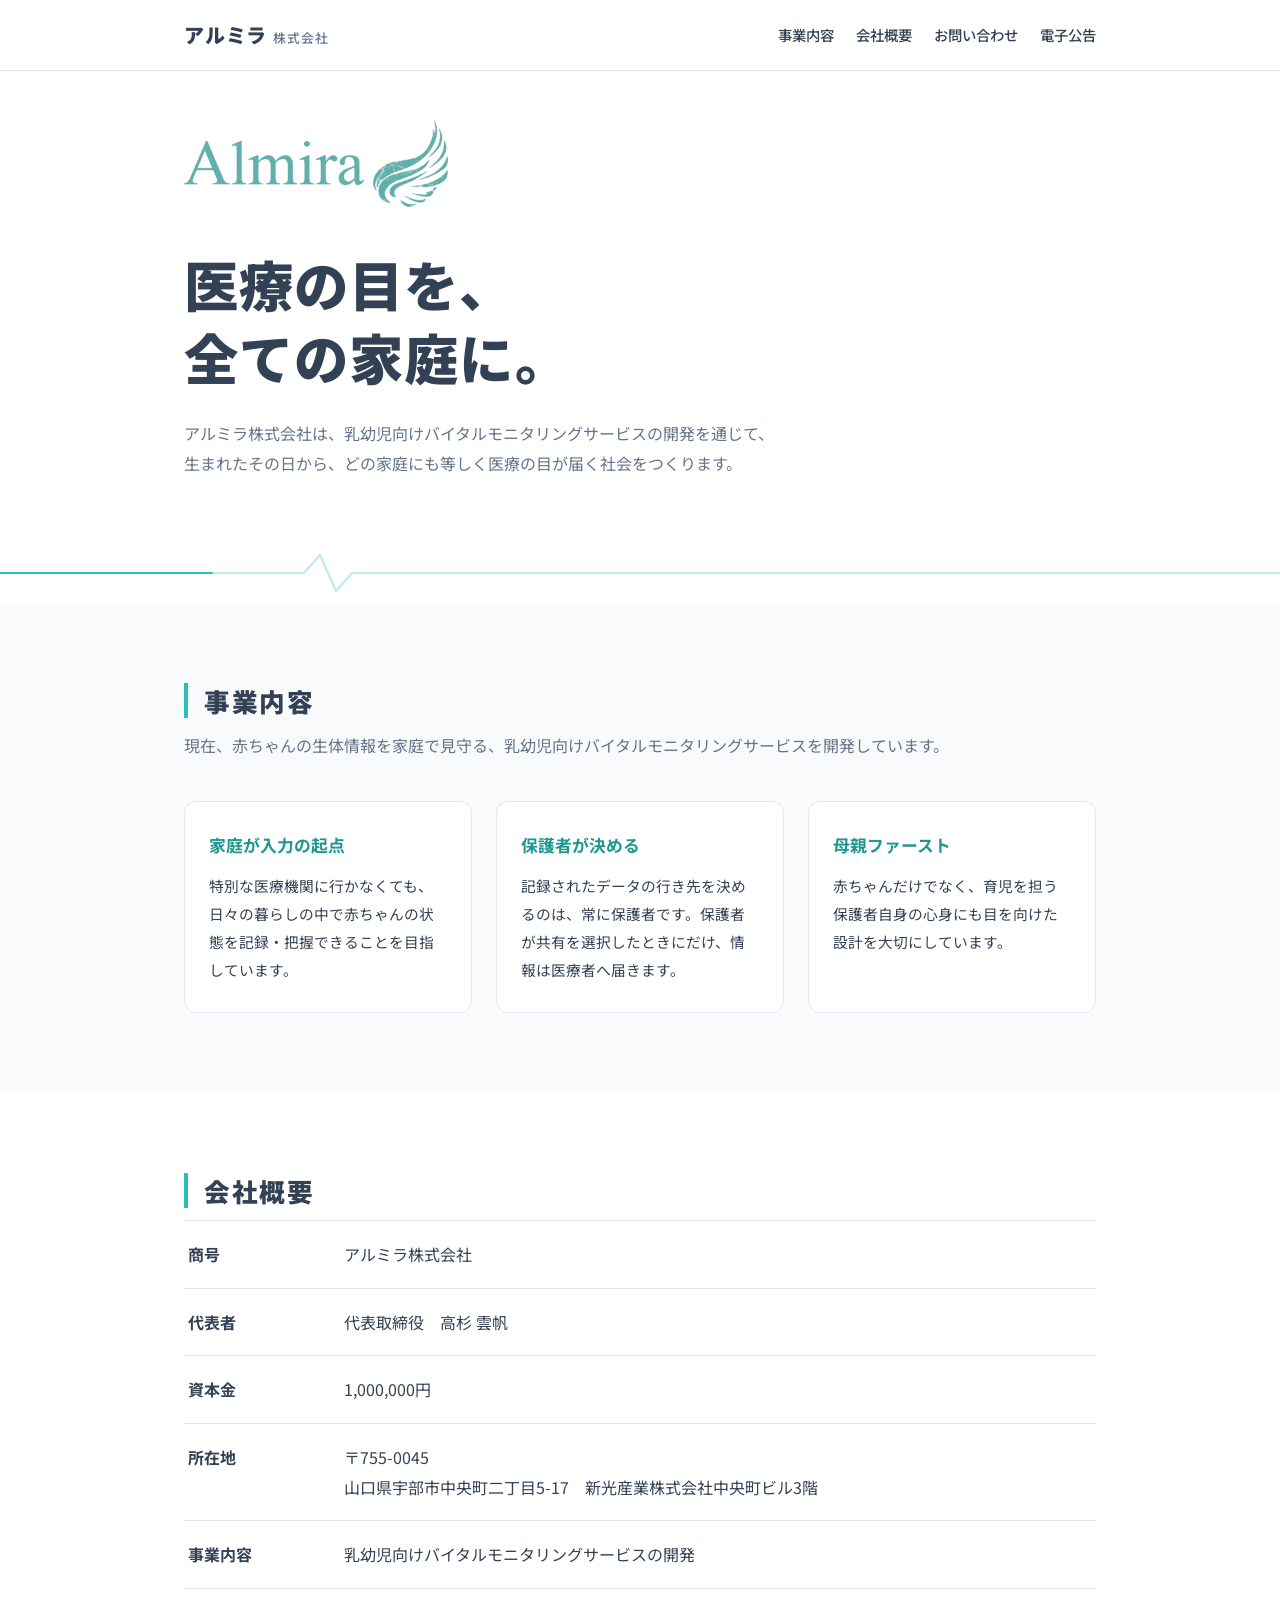
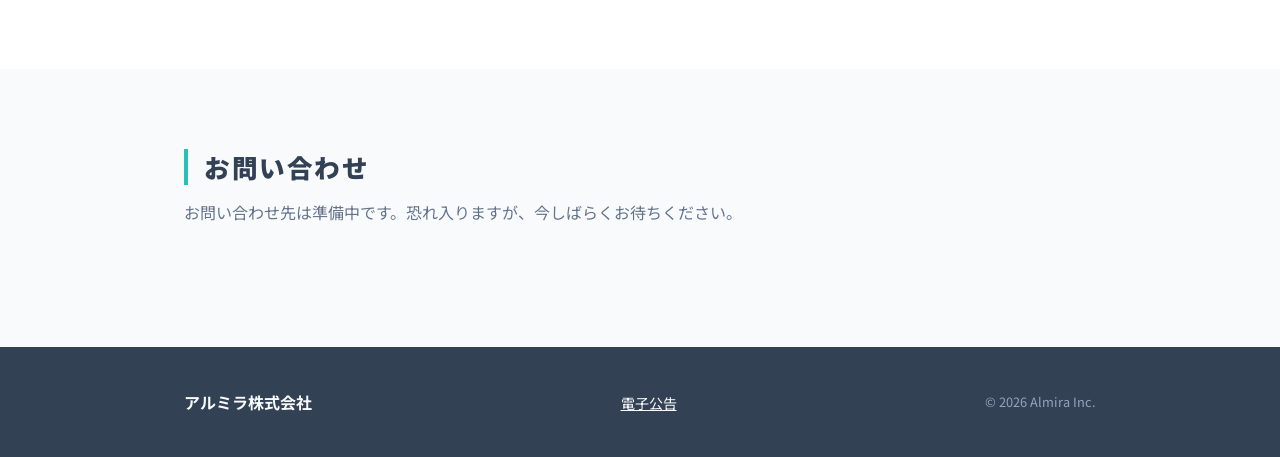
==== index.html @ acf736e1 "アイコンの羽根の色を#2ABFB9に統一 Co-Authored-By: Claude Fable 5 <noreply@anthropic.com>" ====
<!DOCTYPE html>
<html lang="ja">
<head>
<meta charset="UTF-8">
<meta name="viewport" content="width=device-width, initial-scale=1.0">
<title>アルミラ株式会社</title>
<meta name="description" content="アルミラ株式会社は「医療の目を全ての家庭に」をミッションに、乳幼児向けバイタルモニタリングサービスを開発しています。">
<meta property="og:type" content="website">
<meta property="og:title" content="アルミラ株式会社">
<meta property="og:description" content="アルミラ株式会社は「医療の目を全ての家庭に」をミッションに、乳幼児向けバイタルモニタリングサービスを開発しています。">
<meta property="og:url" content="https://almirainc.com/">
<meta property="og:image" content="https://almirainc.com/ogp.png">
<meta name="twitter:card" content="summary_large_image">
<link rel="icon" type="image/png" sizes="32x32" href="favicon-32.png?v=3">
<link rel="icon" type="image/png" sizes="16x16" href="favicon-16.png?v=3">
<link rel="apple-touch-icon" href="apple-touch-icon.png?v=3">
<link rel="preconnect" href="https://fonts.googleapis.com">
<link rel="preconnect" href="https://fonts.gstatic.com" crossorigin>
<link href="https://fonts.googleapis.com/css2?family=Noto+Sans+JP:wght@400;500;700;900&display=swap" rel="stylesheet">
<link rel="stylesheet" href="style.css">
</head>
<body>

<header class="site-header">
  <div class="container header-inner">
    <a href="index.html" class="brand">アルミラ<span class="brand-kk">株式会社</span></a>
    <nav class="nav">
      <a href="#service">事業内容</a>
      <a href="#company">会社概要</a>
      <a href="#contact">お問い合わせ</a>
      <a href="koukoku.html">電子公告</a>
    </nav>
  </div>
</header>

<main>
  <section class="hero">
    <div class="container">
      <img src="almira-lockup.png" alt="Almira" class="hero-logo" width="264" height="88">
      <h1 class="hero-title">医療の目を、<br>全ての家庭に。</h1>
      <p class="hero-lead">アルミラ株式会社は、乳幼児向けバイタルモニタリングサービスの開発を通じて、<span class="nowrap">生まれたその日から、</span>どの家庭にも等しく医療の目が届く社会をつくります。</p>
    </div>
    <div class="vital-line" aria-hidden="true">
      <svg viewBox="0 0 1200 60" preserveAspectRatio="none">
        <path class="vital-base" d="M0,30 L260,30 L285,30 L300,12 L315,48 L330,30 L355,30 L1200,30"
              fill="none" stroke="currentColor" stroke-width="2" stroke-linecap="round"/>
        <path class="vital-trace" d="M0,30 L260,30 L285,30 L300,12 L315,48 L330,30 L355,30 L1200,30" pathLength="100"
              fill="none" stroke="currentColor" stroke-width="2" stroke-linecap="round"/>
      </svg>
    </div>
  </section>

  <section id="service" class="section">
    <div class="container">
      <h2 class="section-title">事業内容</h2>
      <p class="section-lead">現在、赤ちゃんの生体情報を家庭で見守る、乳幼児向けバイタルモニタリングサービスを開発しています。</p>
      <div class="feature-grid">
        <div class="feature">
          <h3>家庭が入力の起点</h3>
          <p>特別な医療機関に行かなくても、日々の暮らしの中で赤ちゃんの状態を記録・把握できることを目指しています。</p>
        </div>
        <div class="feature">
          <h3>保護者が決める</h3>
          <p>記録されたデータの行き先を決めるのは、常に保護者です。保護者が共有を選択したときにだけ、情報は医療者へ届きます。</p>
        </div>
        <div class="feature">
          <h3>母親ファースト</h3>
          <p>赤ちゃんだけでなく、育児を担う保護者自身の心身にも目を向けた設計を大切にしています。</p>
        </div>
      </div>
    </div>
  </section>

  <section id="company" class="section section-alt">
    <div class="container">
      <h2 class="section-title">会社概要</h2>
      <dl class="company-table">
        <div class="row"><dt>商号</dt><dd>アルミラ株式会社</dd></div>
        <div class="row"><dt>代表者</dt><dd>代表取締役　高杉 雲帆</dd></div>
        <div class="row"><dt>資本金</dt><dd>1,000,000円</dd></div>
        <div class="row"><dt>所在地</dt><dd>〒755-0045<br>山口県宇部市中央町二丁目5-17　新光産業株式会社中央町ビル3階</dd></div>
        <div class="row"><dt>事業内容</dt><dd>乳幼児向けバイタルモニタリングサービスの開発</dd></div>
      </dl>
    </div>
  </section>

  <section id="contact" class="section">
    <div class="container">
      <h2 class="section-title">お問い合わせ</h2>
      <p class="contact-text">お問い合わせ先は準備中です。恐れ入りますが、今しばらくお待ちください。</p>
    </div>
  </section>
</main>

<footer class="site-footer">
  <div class="container footer-inner">
    <p class="footer-brand">アルミラ株式会社</p>
    <nav class="footer-nav">
      <a href="koukoku.html">電子公告</a>
    </nav>
    <p class="copyright">&copy; 2026 Almira Inc.</p>
  </div>
</footer>

<script>
if (!window.matchMedia('(prefers-reduced-motion: reduce)').matches && 'IntersectionObserver' in window) {
  var revealTargets = document.querySelectorAll('#service .container, #company .container, #contact .container');
  var revealObserver = new IntersectionObserver(function (entries) {
    entries.forEach(function (entry) {
      if (entry.isIntersecting) {
        entry.target.classList.add('is-visible');
        revealObserver.unobserve(entry.target);
      }
    });
  }, { threshold: 0.15 });
  revealTargets.forEach(function (el) {
    el.classList.add('reveal');
    revealObserver.observe(el);
  });
}
</script>

</body>
</html>
---- style.css ----
:root {
  --teal: #2ABFB9;
  --teal-dark: #1E9691;
  --teal-soft: #E6F7F6;
  --ink: #334155;
  --ink-light: #64748B;
  --bg: #F8FAFC;
  --white: #FFFFFF;
  --line: #E2E8F0;
}

* { margin: 0; padding: 0; box-sizing: border-box; }

html { scroll-behavior: smooth; }
@media (prefers-reduced-motion: reduce) {
  html { scroll-behavior: auto; }
}

body {
  font-family: "Noto Sans JP", sans-serif;
  color: var(--ink);
  background: var(--bg);
  line-height: 1.9;
  font-size: 16px;
}

.container {
  max-width: 960px;
  margin: 0 auto;
  padding: 0 24px;
}
.container.narrow { max-width: 720px; }

a { color: var(--teal-dark); }
a:focus-visible {
  outline: 2px solid var(--teal);
  outline-offset: 3px;
  border-radius: 2px;
}

/* Header */
.site-header {
  background: var(--white);
  border-bottom: 1px solid var(--line);
  position: sticky;
  top: 0;
  z-index: 10;
}
.header-inner {
  display: flex;
  align-items: center;
  justify-content: space-between;
  flex-wrap: wrap;
  gap: 8px 24px;
  padding-top: 16px;
  padding-bottom: 16px;
}
.brand {
  font-weight: 900;
  font-size: 1.25rem;
  color: var(--ink);
  text-decoration: none;
  letter-spacing: 0.04em;
}
.brand-kk {
  font-size: 0.8rem;
  font-weight: 500;
  color: var(--ink-light);
  margin-left: 6px;
}
.nav {
  display: flex;
  flex-wrap: wrap;
  gap: 4px 22px;
}
.nav a {
  color: var(--ink);
  text-decoration: none;
  font-size: 0.9rem;
  font-weight: 500;
}
.nav a:hover, .nav a.nav-current { color: var(--teal-dark); }

/* Hero */
.hero {
  background: var(--white);
  padding: 48px 0 0;
}
.hero-logo {
  display: block;
  width: auto;
  height: 88px;
  margin-bottom: 40px;
}
.hero-eyebrow {
  color: var(--teal-dark);
  font-weight: 700;
  letter-spacing: 0.18em;
  font-size: 0.85rem;
  text-transform: uppercase;
  margin-bottom: 16px;
}
.hero-title {
  font-size: clamp(2rem, 6vw, 3.4rem);
  font-weight: 900;
  line-height: 1.35;
  letter-spacing: 0.02em;
  margin-bottom: 24px;
}
.hero-lead {
  max-width: 620px;
  color: var(--ink-light);
  margin-bottom: 64px;
}
.nowrap {
  white-space: nowrap;
}
.vital-line {
  color: var(--teal);
  line-height: 0;
}
.vital-base {
  opacity: 0.3;
}
@media (prefers-reduced-motion: no-preference) {
  .vital-trace {
    stroke-dasharray: 16 84;
    animation: vital-sweep 6s linear infinite;
  }
  .reveal {
    opacity: 0;
    transform: translateY(14px);
    transition: opacity 0.7s ease, transform 0.7s ease;
  }
  .reveal.is-visible {
    opacity: 1;
    transform: none;
  }
}
@keyframes vital-sweep {
  from { stroke-dashoffset: 0; }
  to { stroke-dashoffset: -100; }
}
.vital-line svg {
  width: 100%;
  height: 60px;
  display: block;
}

/* Sections */
.section { padding: 80px 0; }
.section-alt { background: var(--white); }
.page-top { padding-top: 64px; }

.section-title {
  font-size: 1.6rem;
  font-weight: 900;
  letter-spacing: 0.06em;
  margin-bottom: 12px;
  padding-left: 16px;
  border-left: 4px solid var(--teal);
  line-height: 1.4;
}
.section-lead {
  color: var(--ink-light);
  margin-bottom: 40px;
}

/* Features */
.feature-grid {
  display: grid;
  grid-template-columns: repeat(auto-fit, minmax(240px, 1fr));
  gap: 24px;
}
.feature {
  background: var(--white);
  border: 1px solid var(--line);
  border-radius: 12px;
  padding: 28px 24px;
}
.section-alt .feature { background: var(--bg); }
.feature h3 {
  font-size: 1.05rem;
  font-weight: 700;
  color: var(--teal-dark);
  margin-bottom: 10px;
}
.feature p {
  font-size: 0.92rem;
  color: var(--ink);
}

/* Company table */
.company-table { border-top: 1px solid var(--line); }
.company-table .row {
  display: grid;
  grid-template-columns: 140px 1fr;
  gap: 16px;
  padding: 18px 4px;
  border-bottom: 1px solid var(--line);
}
.company-table dt {
  font-weight: 700;
  color: var(--ink);
}
.company-table dd { color: var(--ink); }

@media (max-width: 520px) {
  .company-table .row {
    grid-template-columns: 1fr;
    gap: 4px;
  }
  .company-table dt { color: var(--teal-dark); font-size: 0.85rem; }
}

/* Contact */
.contact-text { color: var(--ink-light); }

/* Notice card (電子公告) */
.notice-card {
  background: var(--white);
  border: 1px solid var(--line);
  border-radius: 12px;
  padding: 32px 28px;
}
.notice-card h2 {
  font-size: 1.1rem;
  font-weight: 700;
  color: var(--teal-dark);
  margin-bottom: 12px;
}
.notice-card p { font-size: 0.95rem; }

/* Footer */
.site-footer {
  background: var(--ink);
  color: var(--bg);
  padding: 40px 0;
  margin-top: 40px;
}
.footer-inner {
  display: flex;
  align-items: center;
  justify-content: space-between;
  flex-wrap: wrap;
  gap: 12px 24px;
}
.footer-brand { font-weight: 700; }
.footer-nav a {
  color: var(--bg);
  font-size: 0.88rem;
}
.copyright {
  font-size: 0.8rem;
  color: #94A3B8;
}
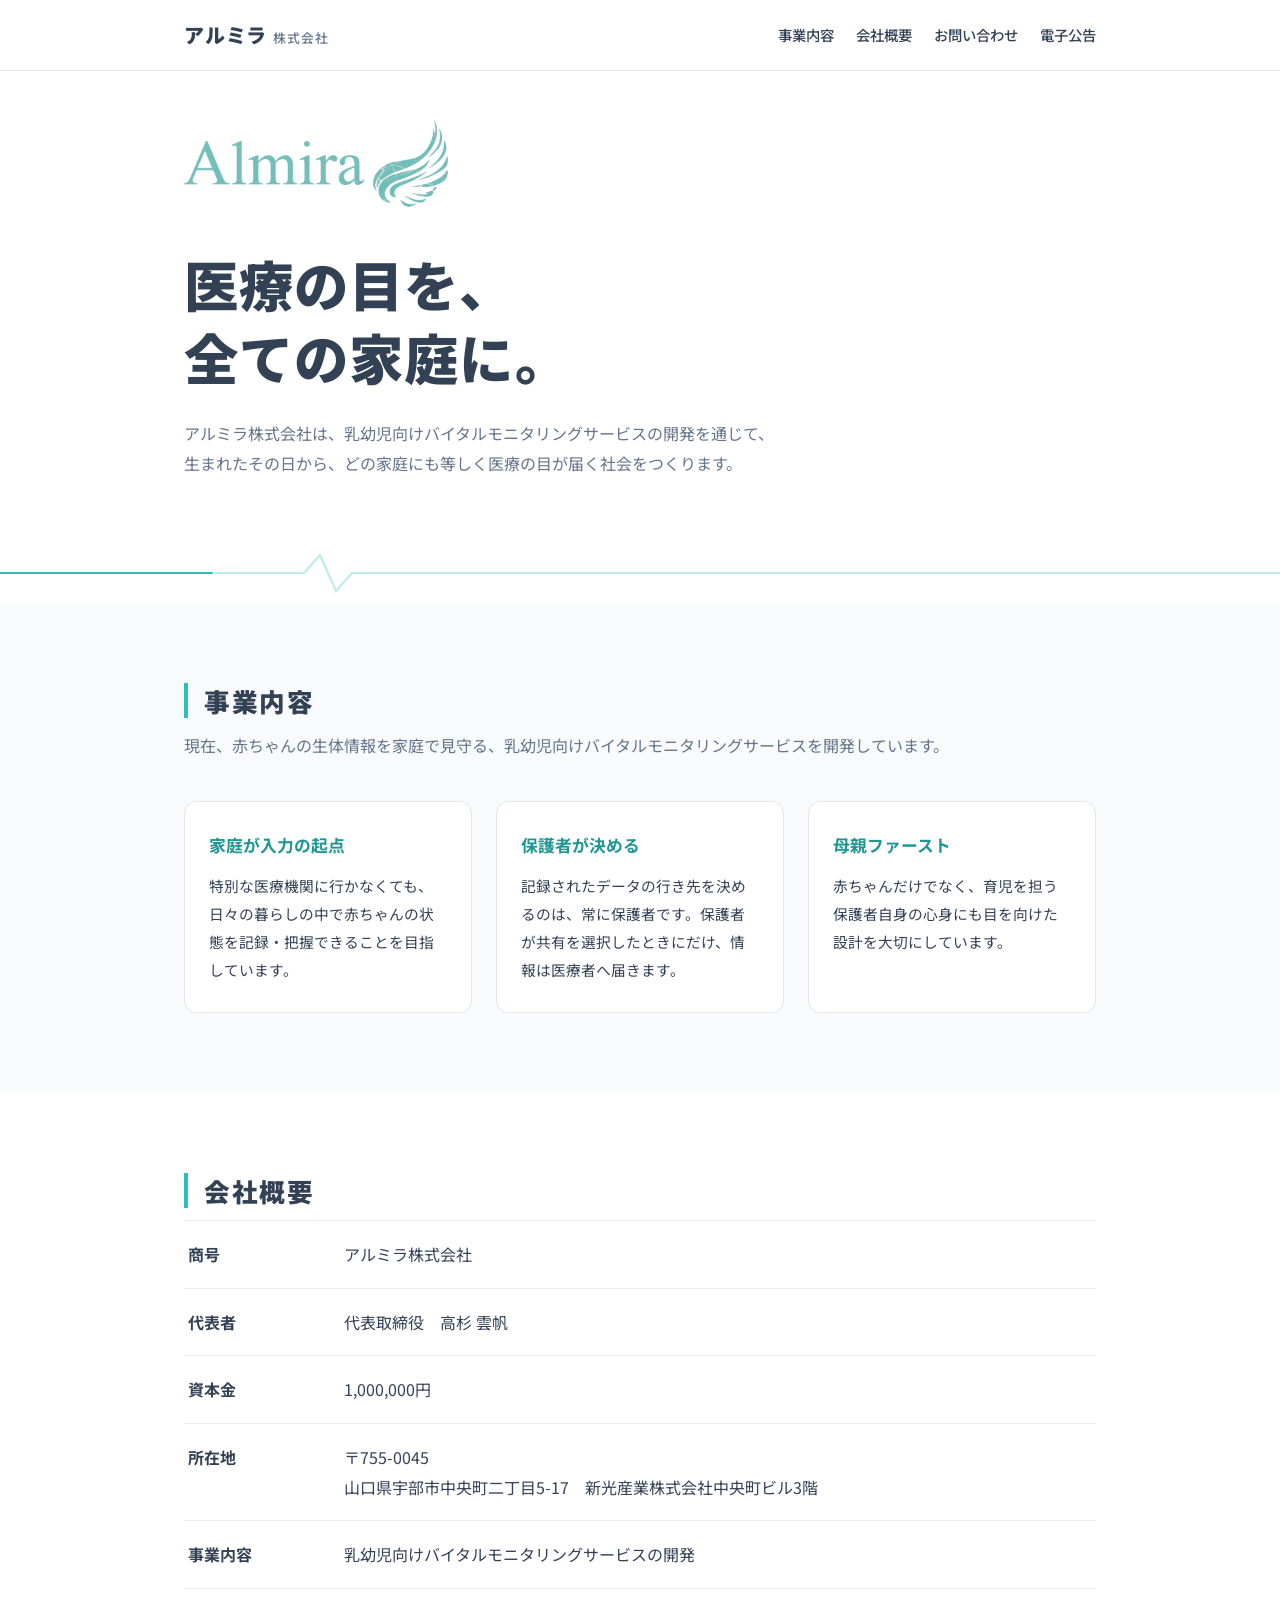
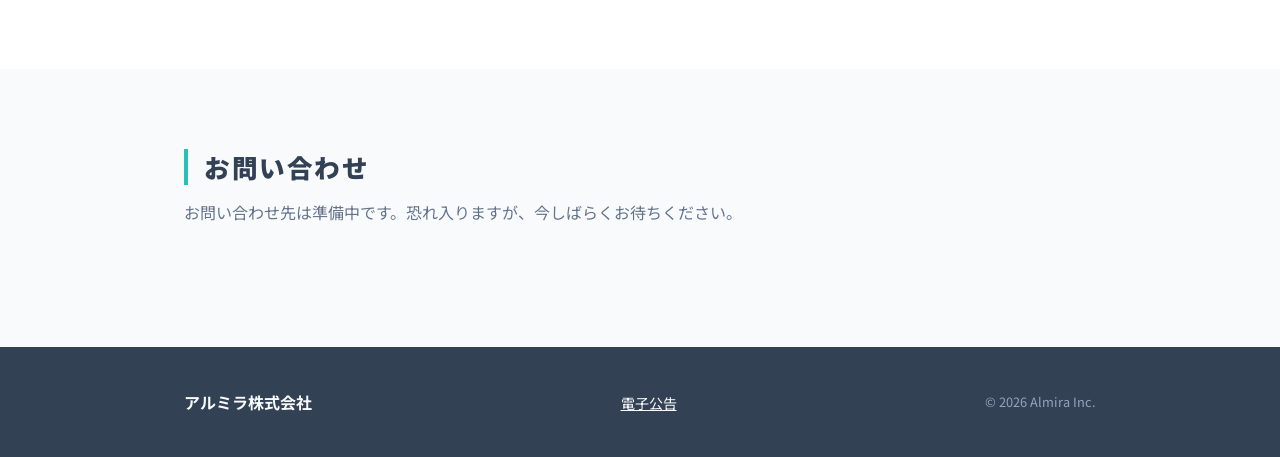
==== commit fa2709f1: "ヒーローのロゴの色を#2ABFB9に統一 Co-Authored-By: Claude Fable 5 <noreply@anthropic.com>" ====
--- a/index.html
+++ b/index.html
@@ -36,7 +36,7 @@
 <main>
   <section class="hero">
     <div class="container">
-      <img src="almira-lockup.png" alt="Almira" class="hero-logo" width="264" height="88">
+      <img src="almira-lockup.png?v=2" alt="Almira" class="hero-logo" width="264" height="88">
       <h1 class="hero-title">医療の目を、<br>全ての家庭に。</h1>
       <p class="hero-lead">アルミラ株式会社は、乳幼児向けバイタルモニタリングサービスの開発を通じて、<span class="nowrap">生まれたその日から、</span>どの家庭にも等しく医療の目が届く社会をつくります。</p>
     </div>
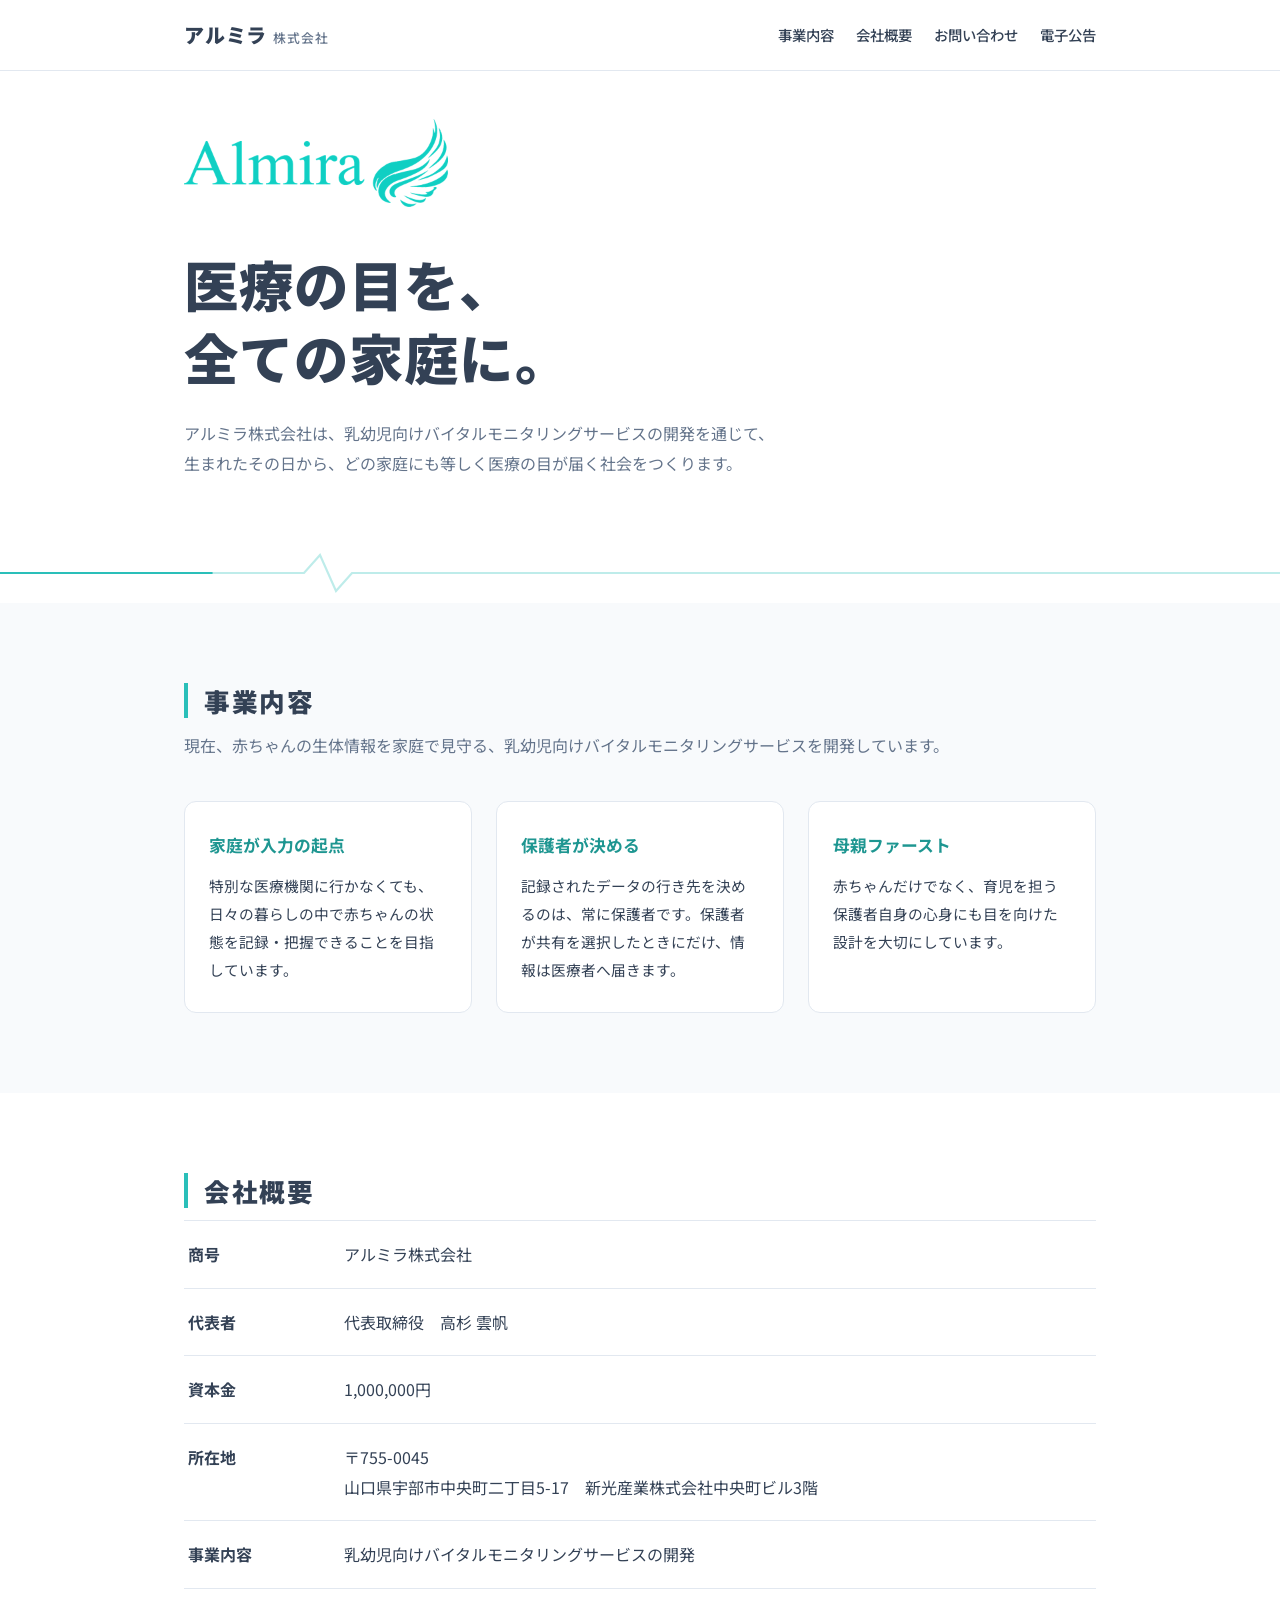
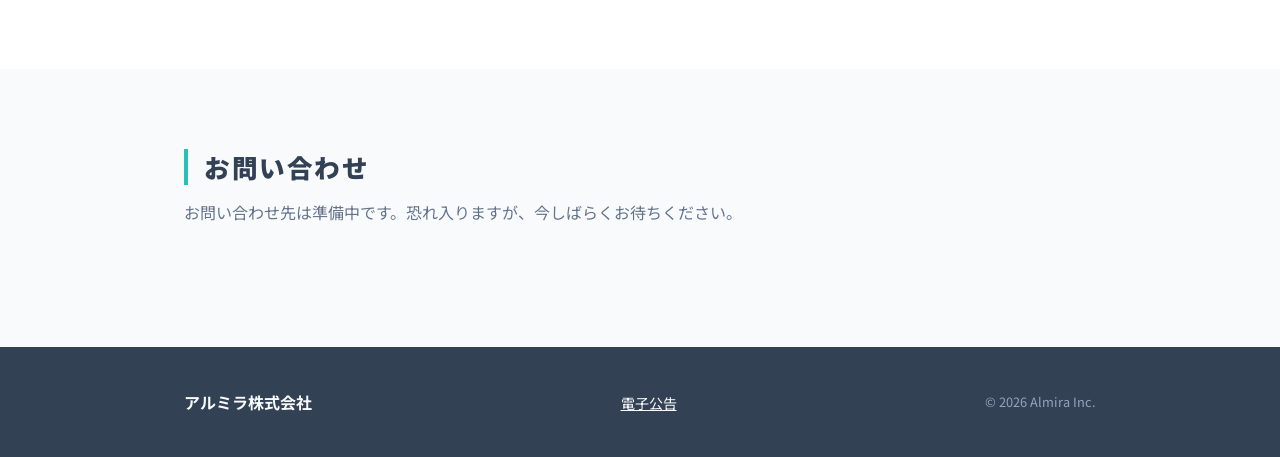
==== commit 2af6fb9e: "ロゴをベタ塗りの鮮やかなティール(#10CFC3)に変更 Co-Authored-By: Claude Fable 5 <noreply@anthropic.com>" ====
--- a/index.html
+++ b/index.html
@@ -36,7 +36,7 @@
 <main>
   <section class="hero">
     <div class="container">
-      <img src="almira-lockup.png?v=2" alt="Almira" class="hero-logo" width="264" height="88">
+      <img src="almira-lockup.png?v=3" alt="Almira" class="hero-logo" width="264" height="88">
       <h1 class="hero-title">医療の目を、<br>全ての家庭に。</h1>
       <p class="hero-lead">アルミラ株式会社は、乳幼児向けバイタルモニタリングサービスの開発を通じて、<span class="nowrap">生まれたその日から、</span>どの家庭にも等しく医療の目が届く社会をつくります。</p>
     </div>
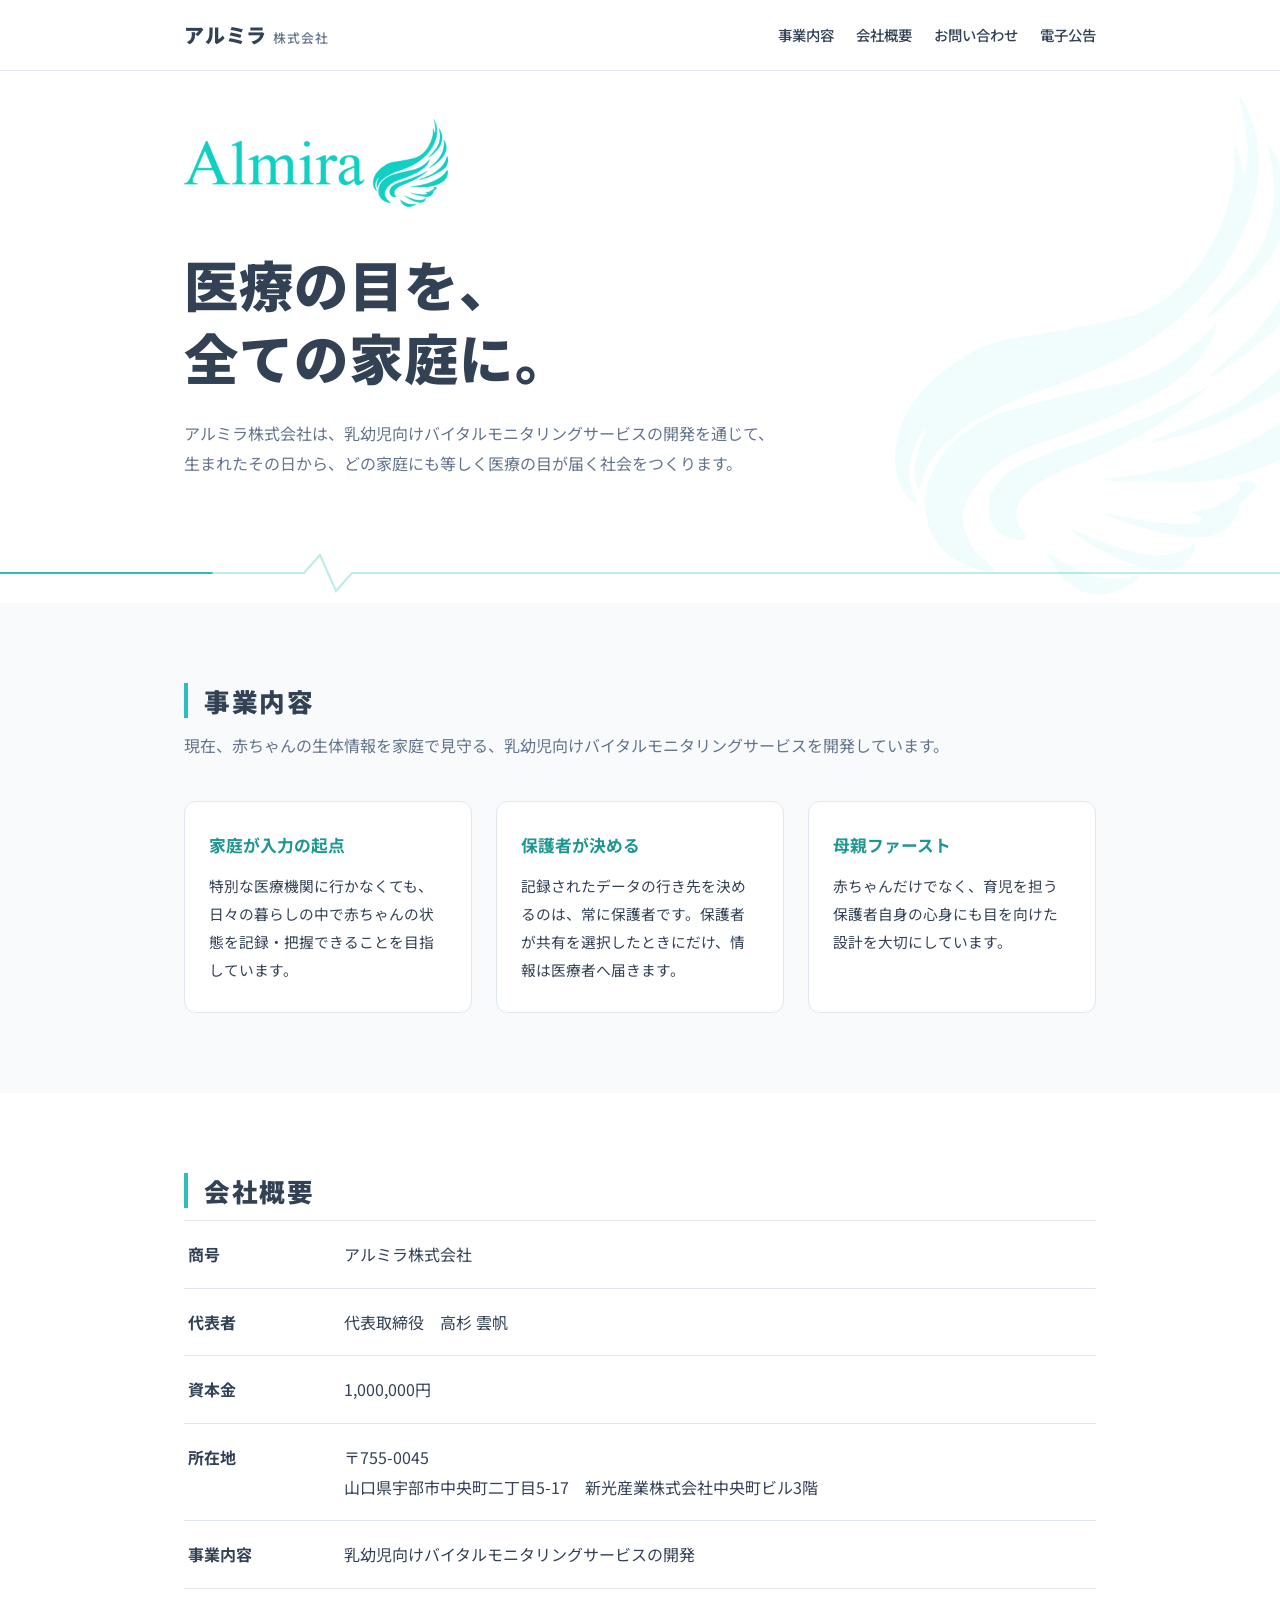
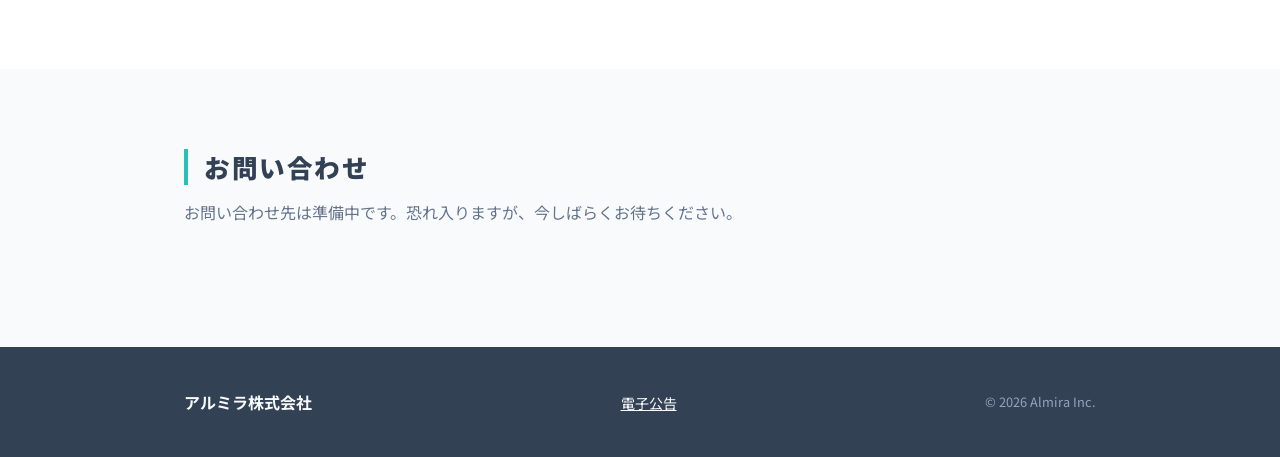
==== commit cfcd5d7b: "ヒーロー背景に薄い羽根の透かしを追加 Co-Authored-By: Claude Fable 5 <noreply@anthropic.com>" ====
--- a/index.html
+++ b/index.html
@@ -35,6 +35,7 @@
 
 <main>
   <section class="hero">
+    <img src="wing-watermark.png" alt="" aria-hidden="true" class="hero-watermark" width="426" height="500">
     <div class="container">
       <img src="almira-lockup.png?v=3" alt="Almira" class="hero-logo" width="264" height="88">
       <h1 class="hero-title">医療の目を、<br>全ての家庭に。</h1>
--- a/style.css
+++ b/style.css
@@ -85,6 +85,26 @@
 .hero {
   background: var(--white);
   padding: 48px 0 0;
+  position: relative;
+  overflow: hidden;
+}
+.hero-watermark {
+  position: absolute;
+  top: 24px;
+  right: -40px;
+  height: 500px;
+  width: auto;
+  opacity: 0.06;
+  pointer-events: none;
+}
+.hero .container {
+  position: relative;
+}
+@media (max-width: 720px) {
+  .hero-watermark {
+    height: 320px;
+    right: -60px;
+  }
 }
 .hero-logo {
   display: block;
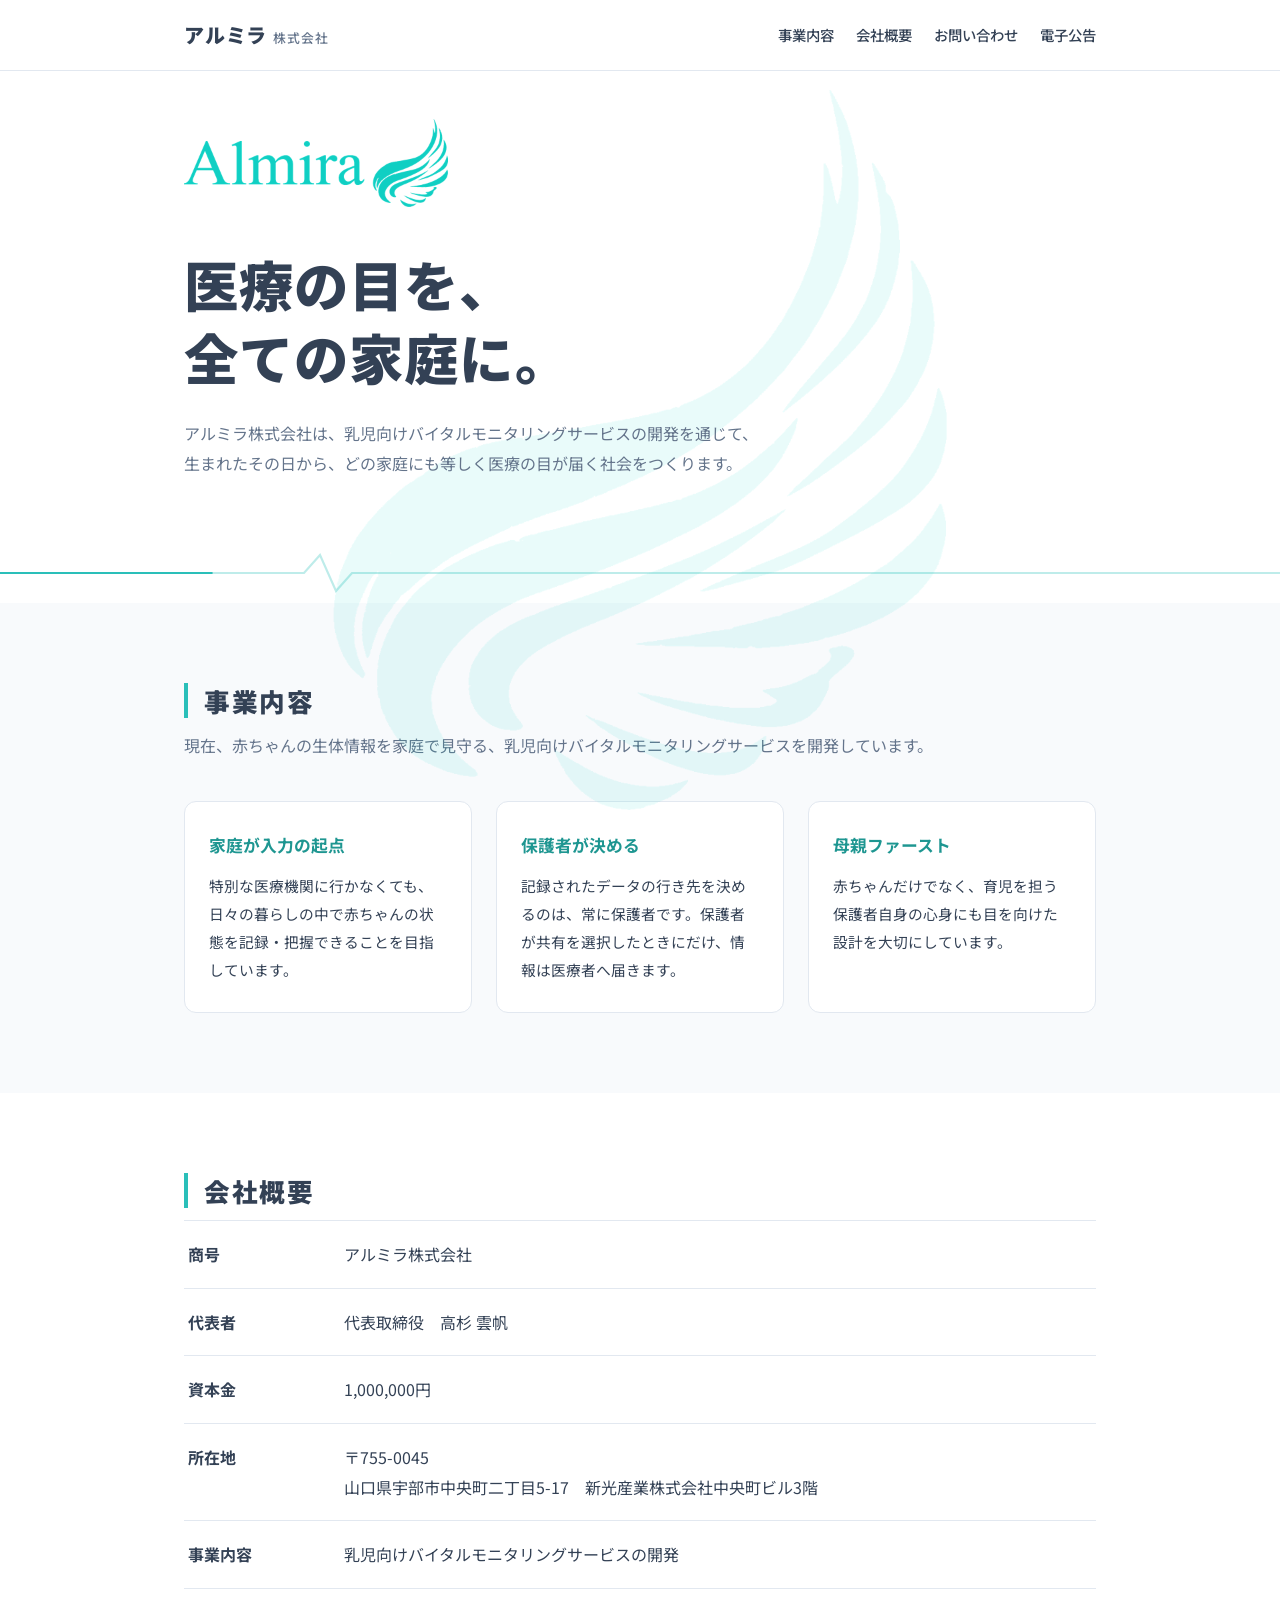
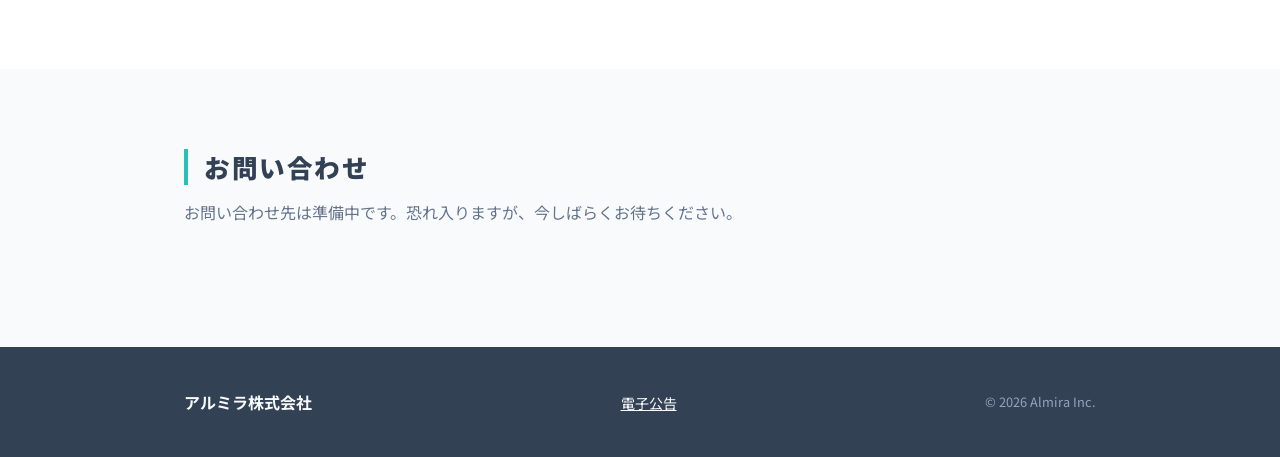
==== commit 628cc058: "「乳幼児」を「乳児」に修正(幼児は対象外のため) Co-Authored-By: Claude Fable 5 <noreply@anthropic.com>" ====
--- a/index.html
+++ b/index.html
@@ -4,10 +4,10 @@
 <meta charset="UTF-8">
 <meta name="viewport" content="width=device-width, initial-scale=1.0">
 <title>アルミラ株式会社</title>
-<meta name="description" content="アルミラ株式会社は「医療の目を全ての家庭に」をミッションに、乳幼児向けバイタルモニタリングサービスを開発しています。">
+<meta name="description" content="アルミラ株式会社は「医療の目を全ての家庭に」をミッションに、乳児向けバイタルモニタリングサービスを開発しています。">
 <meta property="og:type" content="website">
 <meta property="og:title" content="アルミラ株式会社">
-<meta property="og:description" content="アルミラ株式会社は「医療の目を全ての家庭に」をミッションに、乳幼児向けバイタルモニタリングサービスを開発しています。">
+<meta property="og:description" content="アルミラ株式会社は「医療の目を全ての家庭に」をミッションに、乳児向けバイタルモニタリングサービスを開発しています。">
 <meta property="og:url" content="https://almirainc.com/">
 <meta property="og:image" content="https://almirainc.com/ogp.png">
 <meta name="twitter:card" content="summary_large_image">
@@ -39,7 +39,7 @@
     <div class="container">
       <img src="almira-lockup.png?v=3" alt="Almira" class="hero-logo" width="264" height="88">
       <h1 class="hero-title">医療の目を、<br>全ての家庭に。</h1>
-      <p class="hero-lead">アルミラ株式会社は、乳幼児向けバイタルモニタリングサービスの開発を通じて、<span class="nowrap">生まれたその日から、</span>どの家庭にも等しく医療の目が届く社会をつくります。</p>
+      <p class="hero-lead">アルミラ株式会社は、乳児向けバイタルモニタリングサービスの開発を通じて、<span class="nowrap">生まれたその日から、</span>どの家庭にも等しく医療の目が届く社会をつくります。</p>
     </div>
     <div class="vital-line" aria-hidden="true">
       <svg viewBox="0 0 1200 60" preserveAspectRatio="none">
@@ -54,7 +54,7 @@
   <section id="service" class="section">
     <div class="container">
       <h2 class="section-title">事業内容</h2>
-      <p class="section-lead">現在、赤ちゃんの生体情報を家庭で見守る、乳幼児向けバイタルモニタリングサービスを開発しています。</p>
+      <p class="section-lead">現在、赤ちゃんの生体情報を家庭で見守る、乳児向けバイタルモニタリングサービスを開発しています。</p>
       <div class="feature-grid">
         <div class="feature">
           <h3>家庭が入力の起点</h3>
@@ -80,7 +80,7 @@
         <div class="row"><dt>代表者</dt><dd>代表取締役　高杉 雲帆</dd></div>
         <div class="row"><dt>資本金</dt><dd>1,000,000円</dd></div>
         <div class="row"><dt>所在地</dt><dd>〒755-0045<br>山口県宇部市中央町二丁目5-17　新光産業株式会社中央町ビル3階</dd></div>
-        <div class="row"><dt>事業内容</dt><dd>乳幼児向けバイタルモニタリングサービスの開発</dd></div>
+        <div class="row"><dt>事業内容</dt><dd>乳児向けバイタルモニタリングサービスの開発</dd></div>
       </dl>
     </div>
   </section>
--- a/style.css
+++ b/style.css
@@ -21,6 +21,9 @@
   color: var(--ink);
   background: var(--bg);
   line-height: 1.9;
+  min-height: 100vh;
+  display: flex;
+  flex-direction: column;
   font-size: 16px;
 }
 
@@ -39,6 +42,9 @@
 }
 
 /* Header */
+main {
+  flex: 1;
+}
 .site-header {
   background: var(--white);
   border-bottom: 1px solid var(--line);
@@ -89,22 +95,19 @@
   overflow: hidden;
 }
 .hero-watermark {
-  position: absolute;
-  top: 24px;
-  right: -40px;
-  height: 500px;
+  position: fixed;
+  top: 50%;
+  left: 50%;
+  transform: translate(-50%, -50%);
+  height: 80vh;
   width: auto;
-  opacity: 0.06;
+  opacity: 0.09;
   pointer-events: none;
+  z-index: 0;
 }
 .hero .container {
   position: relative;
-}
-@media (max-width: 720px) {
-  .hero-watermark {
-    height: 320px;
-    right: -60px;
-  }
+  z-index: 1;
 }
 .hero-logo {
   display: block;
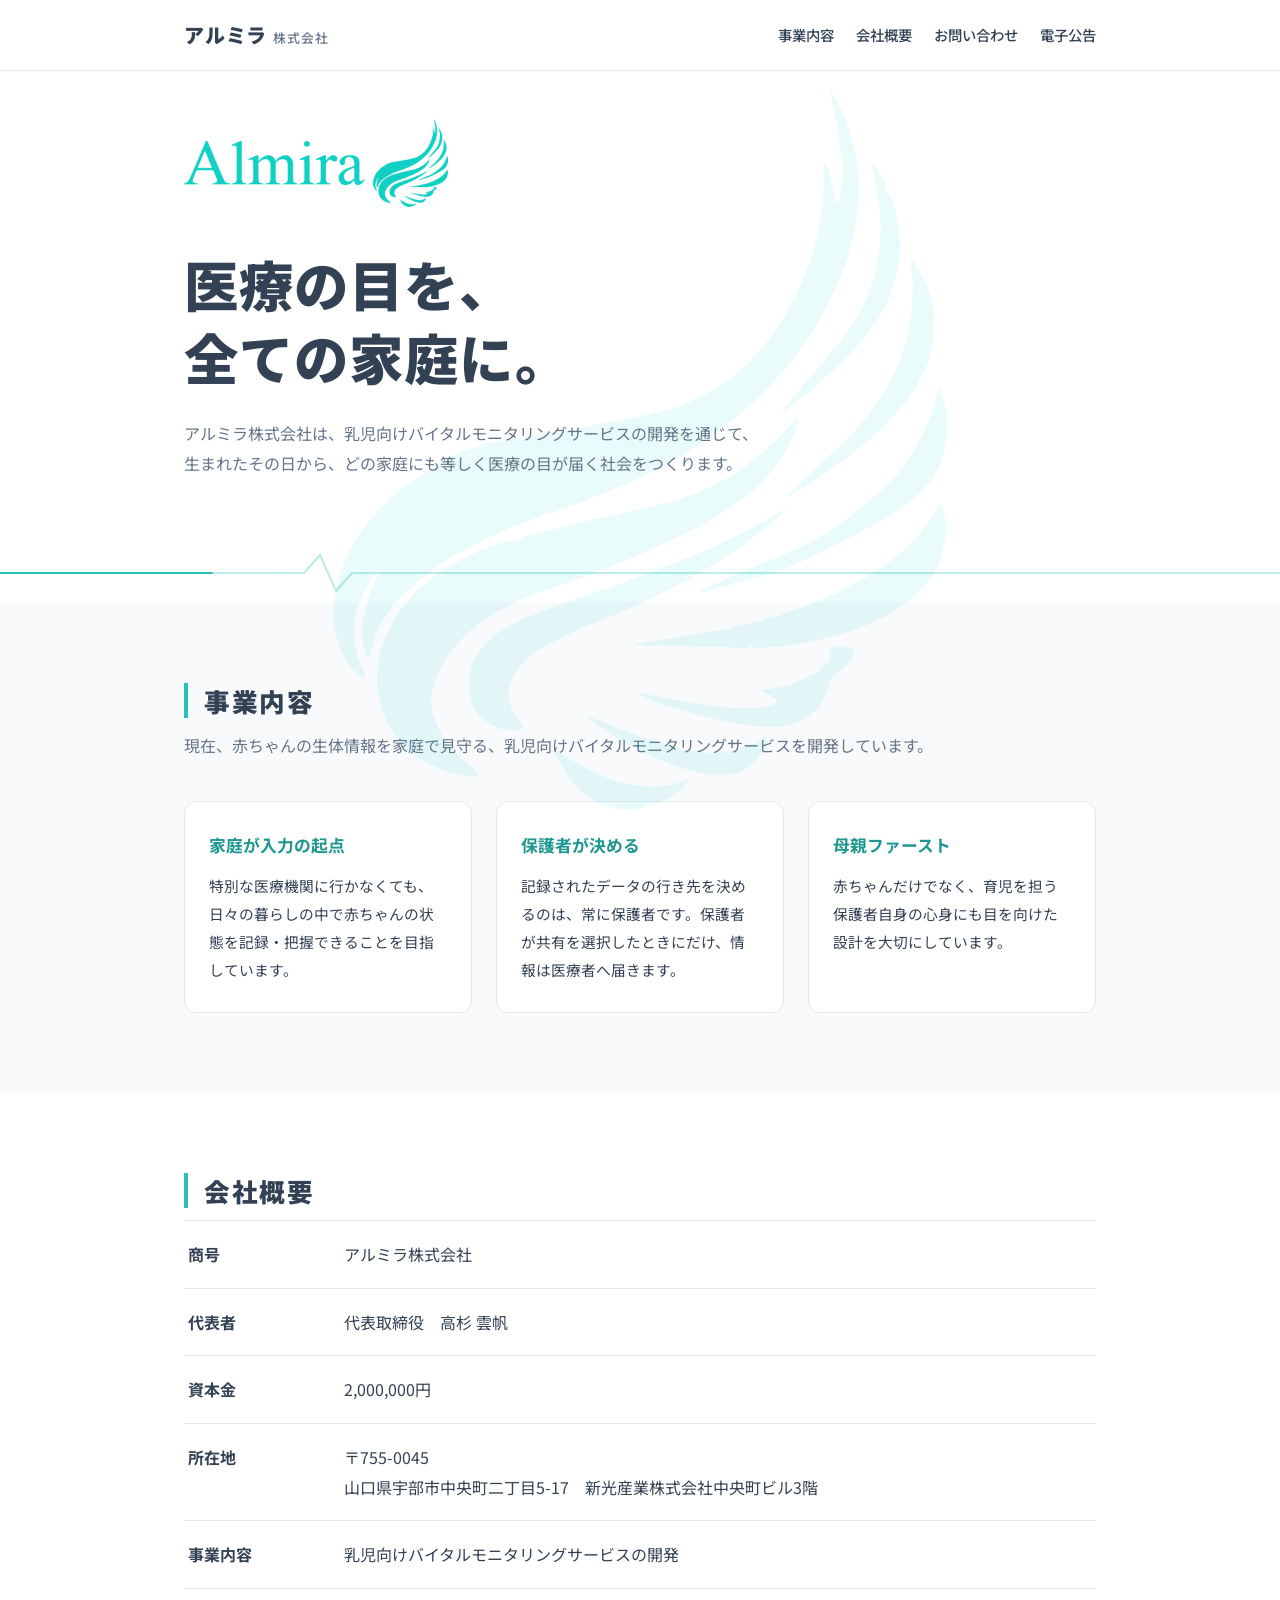
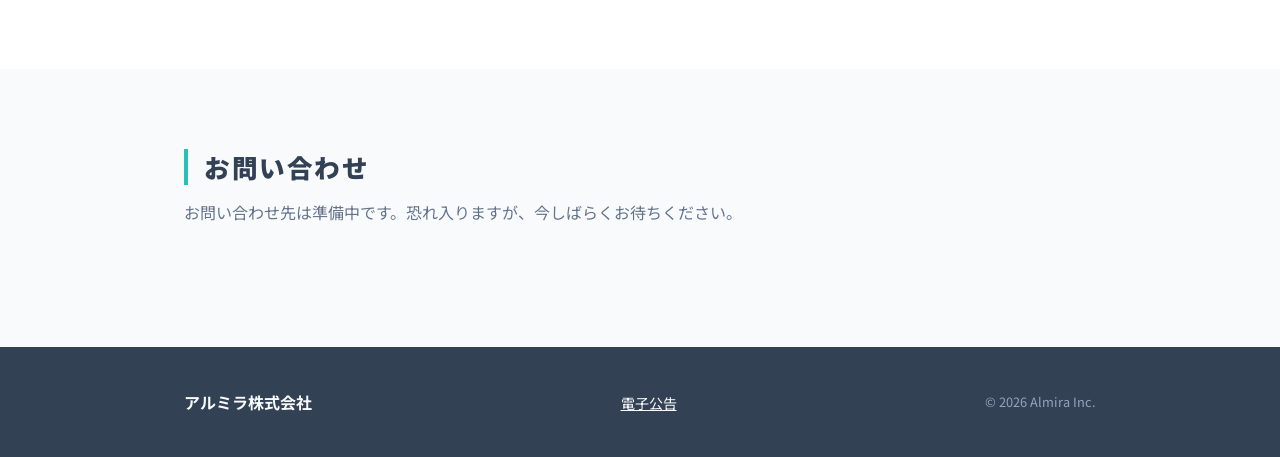
==== commit ebc99f36: "資本金を1,000,000円から2,000,000円に変更 Co-Authored-By: Claude Fable 5 <noreply@anthropic.com>" ====
--- a/index.html
+++ b/index.html
@@ -78,7 +78,7 @@
       <dl class="company-table">
         <div class="row"><dt>商号</dt><dd>アルミラ株式会社</dd></div>
         <div class="row"><dt>代表者</dt><dd>代表取締役　高杉 雲帆</dd></div>
-        <div class="row"><dt>資本金</dt><dd>1,000,000円</dd></div>
+        <div class="row"><dt>資本金</dt><dd>2,000,000円</dd></div>
         <div class="row"><dt>所在地</dt><dd>〒755-0045<br>山口県宇部市中央町二丁目5-17　新光産業株式会社中央町ビル3階</dd></div>
         <div class="row"><dt>事業内容</dt><dd>乳児向けバイタルモニタリングサービスの開発</dd></div>
       </dl>
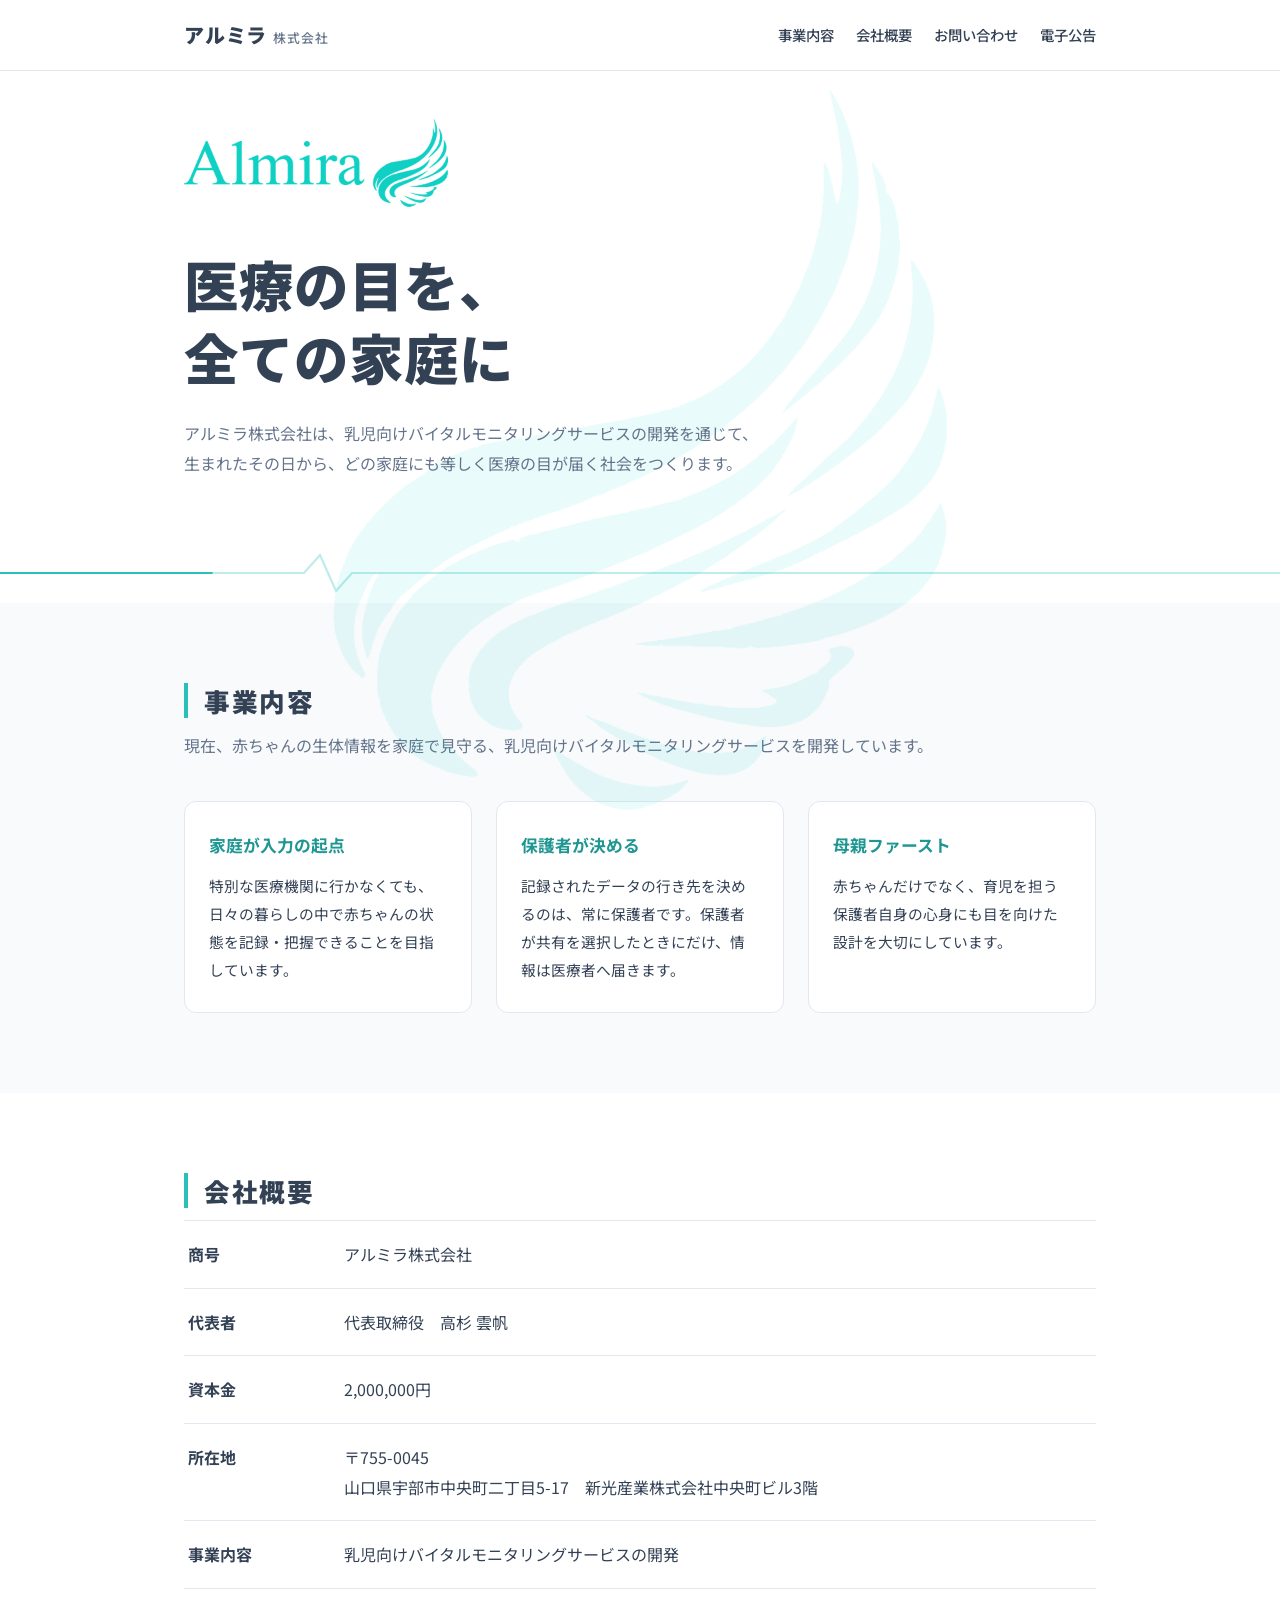
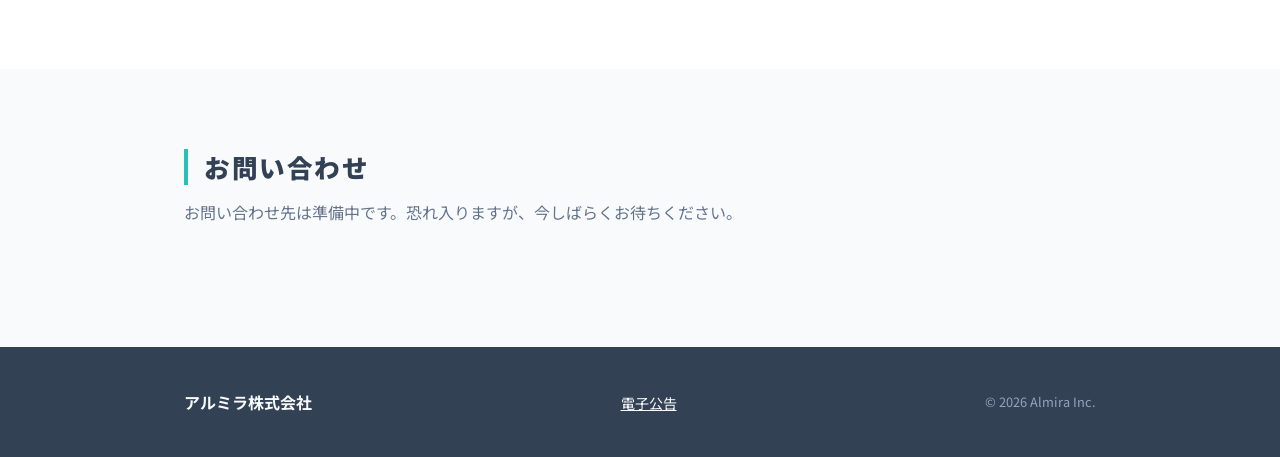
==== commit 83459340: "ヒーロー見出しの末尾の句点「。」を削除 Co-Authored-By: Claude Fable 5 <noreply@anthropic.com>" ====
--- a/index.html
+++ b/index.html
@@ -38,7 +38,7 @@
     <img src="wing-watermark.png" alt="" aria-hidden="true" class="hero-watermark" width="426" height="500">
     <div class="container">
       <img src="almira-lockup.png?v=3" alt="Almira" class="hero-logo" width="264" height="88">
-      <h1 class="hero-title">医療の目を、<br>全ての家庭に。</h1>
+      <h1 class="hero-title">医療の目を、<br>全ての家庭に</h1>
       <p class="hero-lead">アルミラ株式会社は、乳児向けバイタルモニタリングサービスの開発を通じて、<span class="nowrap">生まれたその日から、</span>どの家庭にも等しく医療の目が届く社会をつくります。</p>
     </div>
     <div class="vital-line" aria-hidden="true">
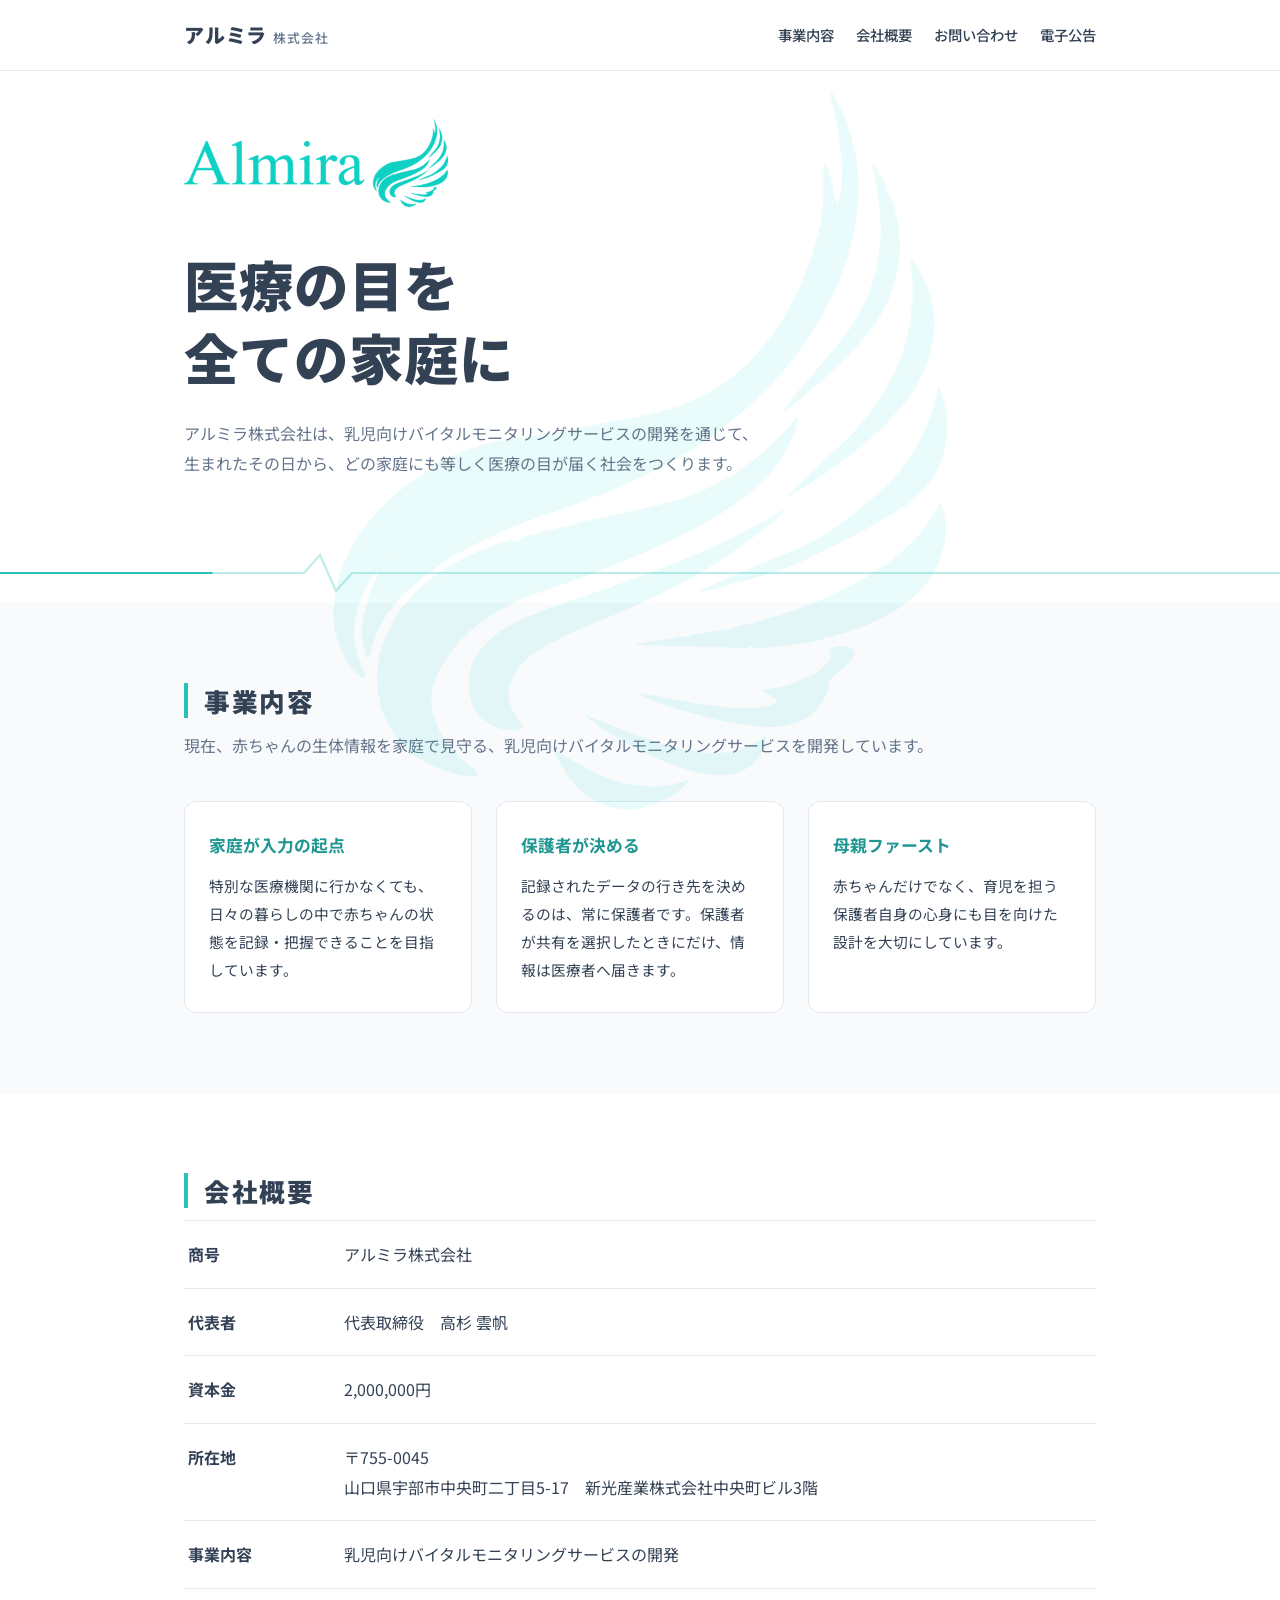
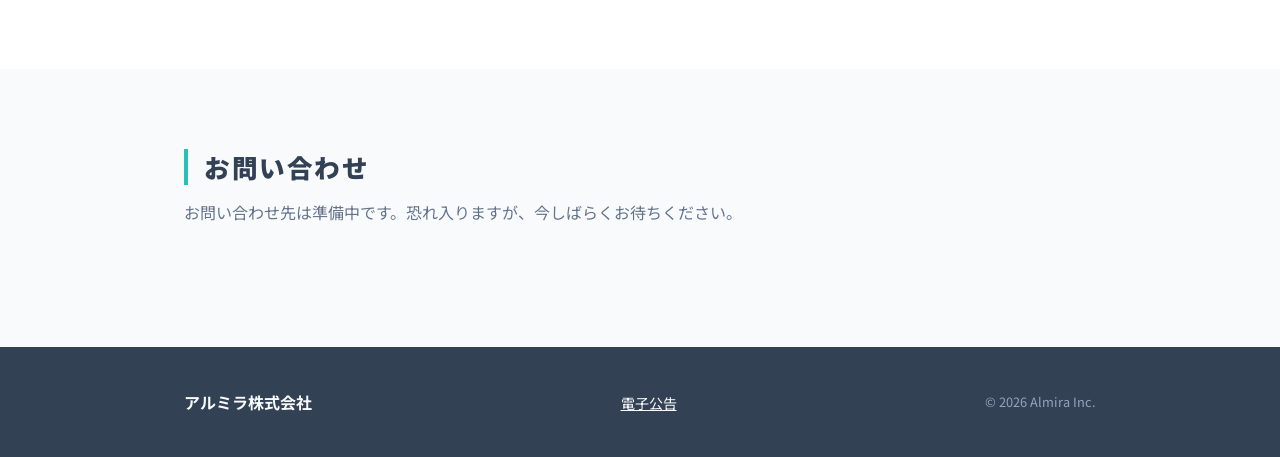
==== commit f171c25d: "ヒーロー見出しの読点「、」も削除 Co-Authored-By: Claude Fable 5 <noreply@anthropic.com>" ====
--- a/index.html
+++ b/index.html
@@ -38,7 +38,7 @@
     <img src="wing-watermark.png" alt="" aria-hidden="true" class="hero-watermark" width="426" height="500">
     <div class="container">
       <img src="almira-lockup.png?v=3" alt="Almira" class="hero-logo" width="264" height="88">
-      <h1 class="hero-title">医療の目を、<br>全ての家庭に</h1>
+      <h1 class="hero-title">医療の目を<br>全ての家庭に</h1>
       <p class="hero-lead">アルミラ株式会社は、乳児向けバイタルモニタリングサービスの開発を通じて、<span class="nowrap">生まれたその日から、</span>どの家庭にも等しく医療の目が届く社会をつくります。</p>
     </div>
     <div class="vital-line" aria-hidden="true">
